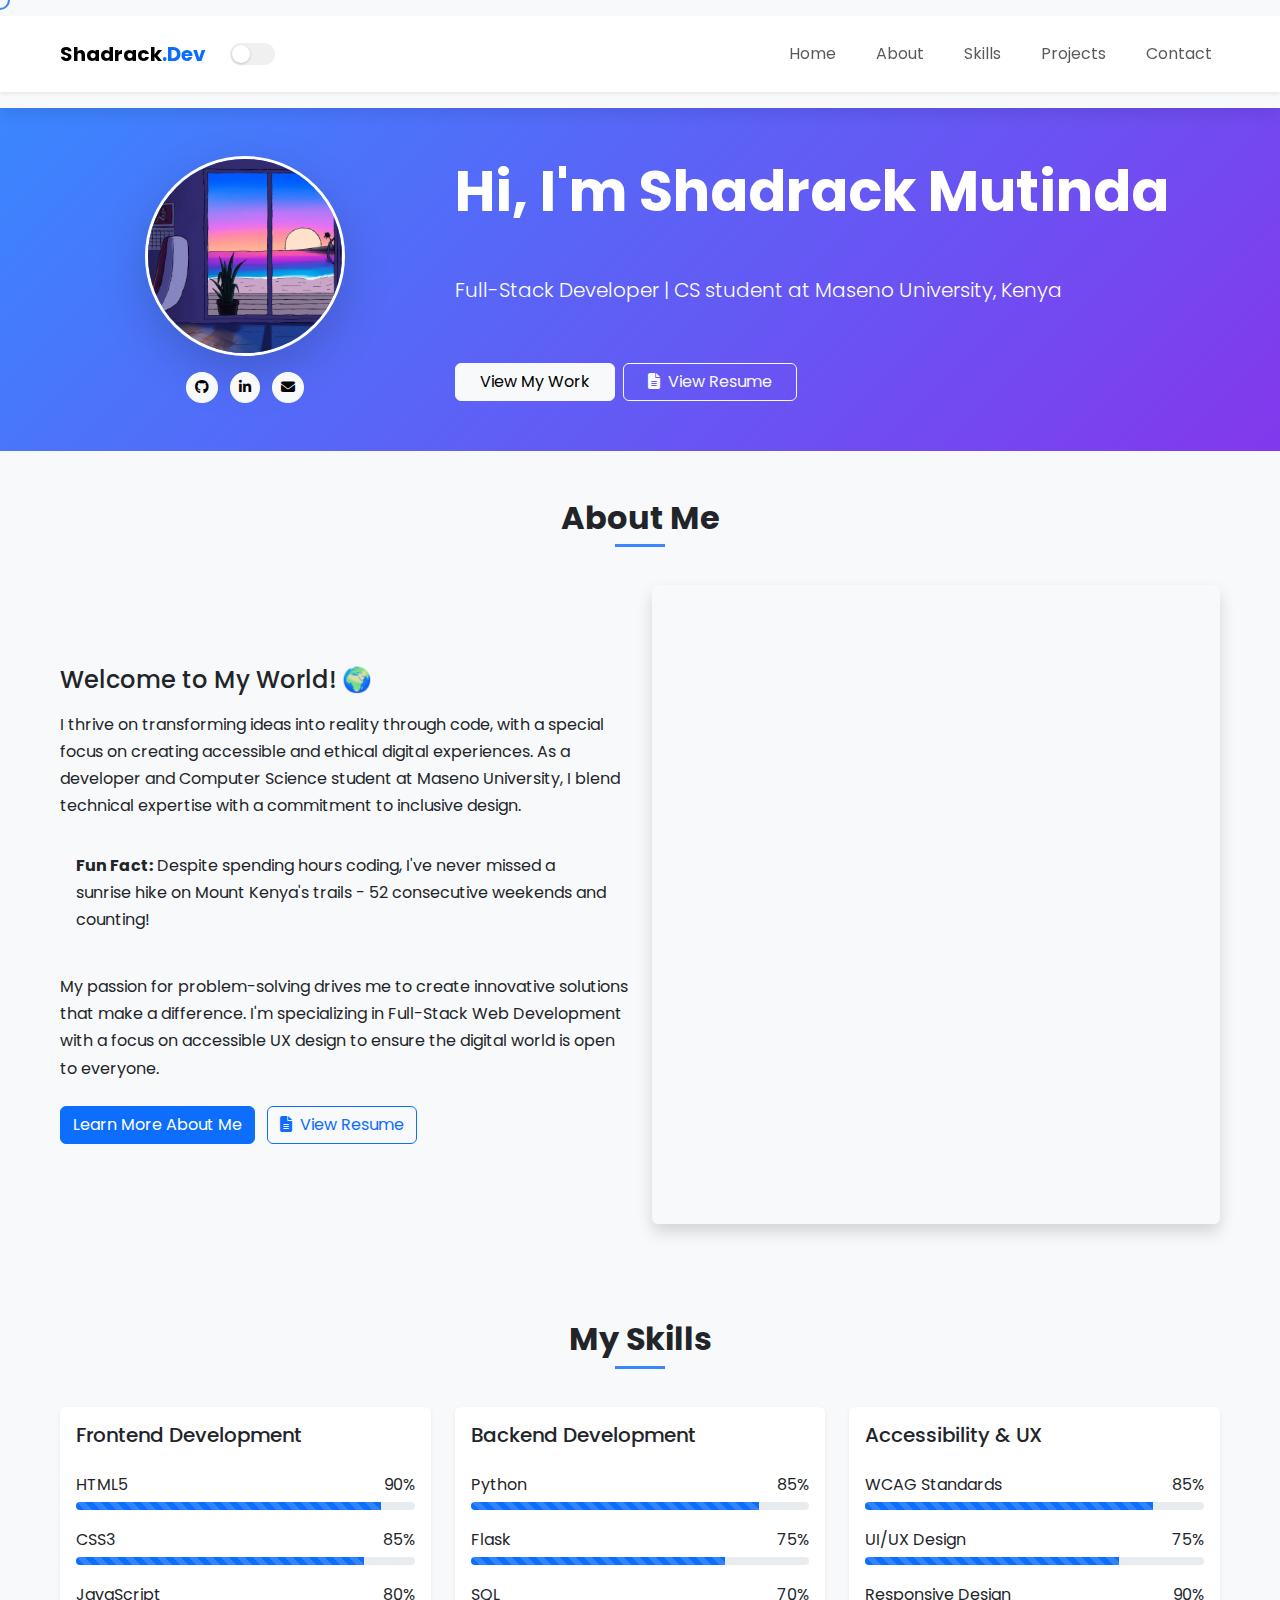
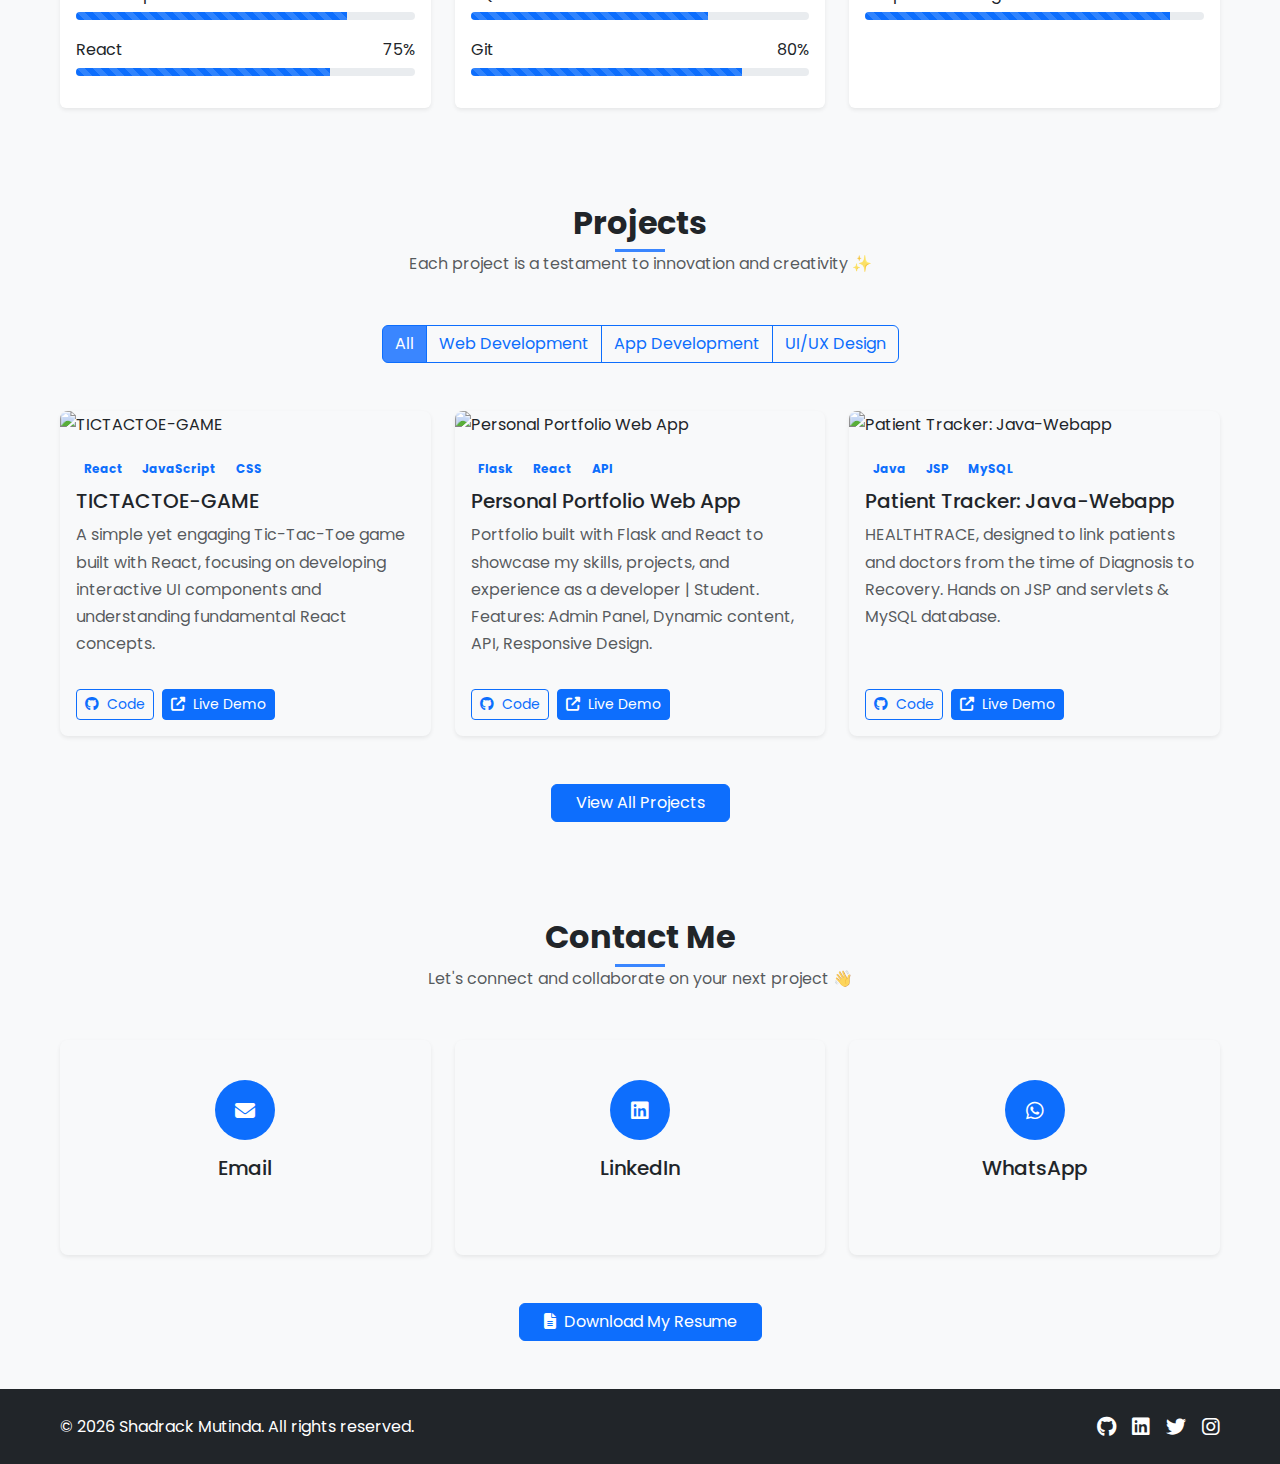
==== index.html @ 7fedb55c "Initial commit" ====
<!DOCTYPE html>
<html lang="en">
<head>
    <meta charset="UTF-8">
    <meta name="viewport" content="width=device-width, initial-scale=1.0">
    <title>Shadrack Mutinda - Portfolio</title>
    <!-- Bootstrap CSS -->
    <link href="https://cdn.jsdelivr.net/npm/bootstrap@5.3.0/dist/css/bootstrap.min.css" rel="stylesheet">
    <!-- Google Fonts -->
    <link rel="preconnect" href="https://fonts.googleapis.com">
    <link rel="preconnect" href="https://fonts.gstatic.com" crossorigin>
    <link href="https://fonts.googleapis.com/css2?family=Poppins:wght@300;400;500;600;700&display=swap" rel="stylesheet">
    <!-- Font Awesome -->
    <link rel="stylesheet" href="https://cdnjs.cloudflare.com/ajax/libs/font-awesome/6.4.0/css/all.min.css">
    <!-- Custom CSS -->
    <link rel="stylesheet" href="css/style.css">
</head>
<body>
    <!-- Custom cursor -->
    <div class="custom-cursor"></div>

    <!-- Header Component -->
    <app-header></app-header>

    <!-- Hero Section -->
    <section id="home" class="hero bg-primary text-white py-5">
        <div class="container">
            <div class="row align-items-center">
                <div class="col-lg-4 text-center mb-4 mb-lg-0">
                    <img src="assets/images/profile-photo.jpg" alt="Shadrack Mutinda" class="profile-img rounded-circle shadow-lg">
                    <div class="social-links mt-3">
                        <a href="https://github.com/yourusername" target="_blank" class="btn btn-light btn-sm rounded-circle me-2" title="GitHub">
                            <i class="fab fa-github"></i>
                        </a>
                        <a href="https://www.linkedin.com/in/shadrack-mutinda/" target="_blank" class="btn btn-light btn-sm rounded-circle me-2" title="LinkedIn">
                            <i class="fab fa-linkedin-in"></i>
                        </a>
                        <a href="mailto:mutinda.shadrack20@gmail.com" class="btn btn-light btn-sm rounded-circle" title="Email">
                            <i class="fas fa-envelope"></i>
                        </a>
                    </div>
                </div>
                <div class="col-lg-8">
                    <div class="hero-content fade-in">
                        <h1 class="display-4 fw-bold mb-3">Hi, I'm Shadrack Mutinda</h1>
                        <p class="lead mb-4">Full-Stack Developer | CS student at Maseno University, Kenya</p>
                        <div class="d-flex flex-wrap gap-2">
                            <a href="#projects" class="btn btn-light px-4">View My Work</a>
                            <a href="https://docs.google.com/document/d/your-resume-id/edit" target="_blank" class="btn btn-outline-light px-4">
                                <i class="fas fa-file-alt me-2"></i>View Resume
                            </a>
                        </div>
                    </div>
                </div>
            </div>
        </div>
    </section>

    <!-- About Section -->
    <section id="about" class="py-5">
        <div class="container">
            <h2 class="section-title text-center mb-5">About Me</h2>
            <div class="row align-items-center">
                <div class="col-lg-6 mb-4 mb-lg-0">
                    <div class="about-text slide-in-left">
                        <h3 class="h4 mb-3">Welcome to My World! 🌍</h3>
                        <p>I thrive on transforming ideas into reality through code, with a special focus on creating accessible and ethical digital experiences. As a developer and Computer Science student at Maseno University, I blend technical expertise with a commitment to inclusive design.</p>
                        
                        <div class="card bg-light p-3 mb-4 border-0">
                            <p class="mb-0"><strong>Fun Fact:</strong> Despite spending hours coding, I've never missed a sunrise hike on Mount Kenya's trails - 52 consecutive weekends and counting!</p>
                        </div>
                        
                        <p>My passion for problem-solving drives me to create innovative solutions that make a difference. I'm specializing in Full-Stack Web Development with a focus on accessible UX design to ensure the digital world is open to everyone.</p>
                        
                        <div class="mt-4">
                            <a href="pages/about.html" class="btn btn-primary me-2">Learn More About Me</a>
                            <a href="https://docs.google.com/document/d/your-resume-id/edit" target="_blank" class="btn btn-outline-primary">
                                <i class="fas fa-file-alt me-2"></i>View Resume
                            </a>
                        </div>
                    </div>
                </div>
                <div class="col-lg-6">
                    <div class="about-video slide-in-right ratio ratio-16x9 shadow rounded">
                        <iframe src="https://www.youtube.com/embed/VIDEO_ID" title="Shadrack Mutinda - Elevator Pitch" allowfullscreen></iframe>
                    </div>
                </div>
            </div>
        </div>
    </section>

    <!-- Skills Section -->
    <section id="skills" class="py-5 bg-light">
        <div class="container">
            <h2 class="section-title text-center mb-5">My Skills</h2>
            <div class="row g-4">
                <div class="col-md-4">
                    <div class="card border-0 shadow-sm h-100">
                        <div class="card-body">
                            <h3 class="h5 mb-4">Frontend Development</h3>
                            
                            <skill-progress skill="HTML5" percentage="90"></skill-progress>
                            <skill-progress skill="CSS3" percentage="85"></skill-progress>
                            <skill-progress skill="JavaScript" percentage="80"></skill-progress>
                            <skill-progress skill="React" percentage="75"></skill-progress>
                        </div>
                    </div>
                </div>
                
                <div class="col-md-4">
                    <div class="card border-0 shadow-sm h-100">
                        <div class="card-body">
                            <h3 class="h5 mb-4">Backend Development</h3>
                            
                            <skill-progress skill="Python" percentage="85"></skill-progress>
                            <skill-progress skill="Flask" percentage="75"></skill-progress>
                            <skill-progress skill="SQL" percentage="70"></skill-progress>
                            <skill-progress skill="Git" percentage="80"></skill-progress>
                        </div>
                    </div>
                </div>
                
                <div class="col-md-4">
                    <div class="card border-0 shadow-sm h-100">
                        <div class="card-body">
                            <h3 class="h5 mb-4">Accessibility & UX</h3>
                            
                            <skill-progress skill="WCAG Standards" percentage="85"></skill-progress>
                            <skill-progress skill="UI/UX Design" percentage="75"></skill-progress>
                            <skill-progress skill="Responsive Design" percentage="90"></skill-progress>
                        </div>
                    </div>
                </div>
            </div>
        </div>
    </section>

    <!-- Projects Section -->
    <section id="projects" class="py-5">
        <div class="container">
            <h2 class="section-title text-center mb-2">Projects</h2>
            <p class="text-center text-muted mb-5">Each project is a testament to innovation and creativity ✨</p>
            
            <project-filter></project-filter>
            
            <div class="row g-4 mt-2" id="projects-grid">
                <div class="col-md-6 col-lg-4 project-item web">
                    <project-card 
                        image="https://via.placeholder.com/400x250"
                        title="TICTACTOE-GAME"
                        description="A simple yet engaging Tic-Tac-Toe game built with React, focusing on developing interactive UI components and understanding fundamental React concepts."
                        tags="React,JavaScript,CSS"
                        github="#"
                        demo="#"
                    ></project-card>
                </div>
                
                <div class="col-md-6 col-lg-4 project-item web app">
                    <project-card 
                        image="https://via.placeholder.com/400x250"
                        title="Personal Portfolio Web App"
                        description="Portfolio built with Flask and React to showcase my skills, projects, and experience as a developer | Student. Features: Admin Panel, Dynamic content, API, Responsive Design."
                        tags="Flask,React,API"
                        github="#"
                        demo="#"
                    ></project-card>
                </div>
                
                <div class="col-md-6 col-lg-4 project-item app">
                    <project-card 
                        image="https://via.placeholder.com/400x250"
                        title="Patient Tracker: Java-Webapp"
                        description="HEALTHTRACE, designed to link patients and doctors from the time of Diagnosis to Recovery. Hands on JSP and servlets & MySQL database."
                        tags="Java,JSP,MySQL"
                        github="#"
                        demo="#"
                    ></project-card>
                </div>
            </div>
            
            <div class="text-center mt-5">
                <a href="pages/projects.html" class="btn btn-primary px-4">View All Projects</a>
            </div>
        </div>
    </section>

    <!-- Contact Section -->
    <section id="contact" class="py-5 bg-light">
        <div class="container">
            <h2 class="section-title text-center mb-2">Contact Me</h2>
            <p class="text-center text-muted mb-5">Let's connect and collaborate on your next project 👋</p>
            
            <div class="row g-4 justify-content-center">
                <div class="col-md-4">
                    <contact-card 
                        icon="fas fa-envelope"
                        title="Email"
                        link="mailto:mutinda.shadrack20@gmail.com"
                        text="mutinda.shadrack20@gmail.com"
                    ></contact-card>
                </div>
                
                <div class="col-md-4">
                    <contact-card 
                        icon="fab fa-linkedin"
                        title="LinkedIn"
                        link="https://www.linkedin.com/in/shadrack-mutinda/"
                        text="Connect with me"
                    ></contact-card>
                </div>
                
                <div class="col-md-4">
                    <contact-card 
                        icon="fab fa-whatsapp"
                        title="WhatsApp"
                        link="https://wa.me/254793311239"
                        text="+254 793 311 239"
                    ></contact-card>
                </div>
            </div>
            
            <div class="text-center mt-5">
                <a href="https://docs.google.com/document/d/your-resume-id/edit" target="_blank" class="btn btn-primary px-4">
                    <i class="fas fa-file-alt me-2"></i>Download My Resume
                </a>
            </div>
        </div>
    </section>

    <!-- Footer Component -->
    <app-footer></app-footer>

    <!-- Scripts -->
    <script src="https://cdn.jsdelivr.net/npm/bootstrap@5.3.0/dist/js/bootstrap.bundle.min.js"></script>
    <script src="components/header.js"></script>
    <script src="components/footer.js"></script>
    <script src="components/skill-progress.js"></script>
    <script src="components/project-filter.js"></script>
    <script src="components/project-card.js"></script>
    <script src="components/contact-card.js"></script>
    <script src="js/main.js"></script>
</body>
</html>
---- css/style.css ----
:root {
    /* Light theme colors */
    --primary-color: #3a86ff;
    --secondary-color: #8338ec;
    --accent-color: #ff006e;
    --dark-color: #212529;
    --light-color: #f8f9fa;
    --gray-color: #6c757d;
    
    /* Additional colors */
    --success-color: #28a745;
    --info-color: #17a2b8;
    --warning-color: #ffc107;
    
    /* Shadows and effects */
    --transition: all 0.3s ease;
    --box-shadow: 0 5px 15px rgba(0, 0, 0, 0.1);
    --border-radius: 8px;
    
    /* Custom properties */
    --header-height: 80px;
    --section-padding: 5rem 0;
}

/* Dark theme variables */
.dark-theme {
    --primary-color: #4d9fff;
    --secondary-color: #9d67ff;
    --accent-color: #ff4b93;
    --dark-color: #f8f9fa;
    --light-color: #212529;
    --gray-color: #adb5bd;
    --box-shadow: 0 5px 15px rgba(0, 0, 0, 0.5);

    /* Bootstrap overrides */
    --bs-body-bg: #212529;
    --bs-body-color: #f8f9fa;
    --bs-primary: #4d9fff;
    --bs-primary-rgb: 77, 159, 255;
}

* {
    margin: 0;
    padding: 0;
    box-sizing: border-box;
}

body {
    font-family: 'Poppins', sans-serif;
    line-height: 1.7;
    color: var(--dark-color);
    background-color: var(--light-color);
    overflow-x: hidden;
    min-height: 100vh;
    display: flex;
    flex-direction: column;
}

a {
    text-decoration: none;
    color: var(--primary-color);
    transition: var(--transition);
}

a:hover {
    color: var(--secondary-color);
}

ul {
    list-style: none;
}

img {
    max-width: 100%;
    height: auto;
}

.container {
    max-width: 1200px;
    margin: 0 auto;
    padding: 0 20px;
}

/* Clean, simple header with proper proportions */
header {
    padding: 1rem 0;
    background: var(--light-color);
    box-shadow: var(--box-shadow);
    position: sticky;
    top: 0;
    z-index: 1000;
}

header .container {
    display: flex;
    justify-content: space-between;
    align-items: center;
}

.logo h1 {
    font-size: 1.5rem;
    font-weight: 700;
    color: var(--primary-color);
}

.logo span {
    color: var(--secondary-color);
}

.header-right {
    display: flex;
    align-items: center;
    gap: 1rem;
}

nav ul {
    display: flex;
    gap: 1.5rem;
}

nav a {
    color: var(--dark-color);
    font-weight: 500;
    position: relative;
    font-size: 0.95rem;
}

nav a::after {
    content: '';
    position: absolute;
    bottom: -3px;
    left: 0;
    width: 0;
    height: 2px;
    background: var(--primary-color);
    transition: var(--transition);
}

nav a:hover::after {
    width: 100%;
}

/* More balanced hero section */
.hero {
    padding: 5rem 0;
    background: linear-gradient(135deg, var(--primary-color) 0%, var(--secondary-color) 100%);
    color: var(--light-color);
    position: relative;
}

.hero-content {
    display: flex;
    flex-wrap: wrap;
    align-items: center;
    gap: 2rem;
    max-width: 1000px;
    margin: 0 auto;
}

.hero-profile {
    flex: 0 0 200px;
    text-align: center;
}

.hero-profile-img {
    width: 160px;
    height: 160px;
    border-radius: 50%;
    object-fit: cover;
    border: 3px solid var(--light-color);
    box-shadow: 0 10px 20px rgba(0, 0, 0, 0.2);
    margin-bottom: 1rem;
}

.hero-social-links {
    display: flex;
    justify-content: center;
    gap: 0.75rem;
    margin-top: 1rem;
}

.hero-social-links a {
    display: flex;
    align-items: center;
    justify-content: center;
    width: 35px;
    height: 35px;
    background: rgba(255, 255, 255, 0.2);
    border-radius: 50%;
    color: var(--light-color);
    font-size: 1rem;
    transition: all 0.3s ease;
}

.hero-social-links a:hover {
    background: var(--light-color);
    color: var(--primary-color);
    transform: translateY(-3px);
}

.hero-text {
    flex: 1;
    min-width: 300px;
}

.hero-text h1 {
    font-size: 2.8rem;
    margin-bottom: 1rem;
    line-height: 1.2;
}

.hero-text p {
    font-size: 1.1rem;
    margin-bottom: 1.5rem;
    opacity: 0.9;
}

.hero-actions {
    display: flex;
    gap: 1rem;
    flex-wrap: wrap;
}

/* Better proportioned project cards */
.projects-grid {
    display: grid;
    grid-template-columns: repeat(auto-fill, minmax(300px, 1fr));
    gap: 2rem;
}

.project-card {
    background: var(--light-color);
    border-radius: var(--border-radius);
    overflow: hidden;
    box-shadow: var(--box-shadow);
    transition: transform 0.3s ease, box-shadow 0.3s ease;
    height: 100%;
    display: flex;
    flex-direction: column;
}

.project-card:hover {
    transform: translateY(-8px);
    box-shadow: 0 12px 20px rgba(0, 0, 0, 0.12);
}

.project-img {
    position: relative;
    overflow: hidden;
    height: 180px;
}

.project-img img {
    width: 100%;
    height: 100%;
    object-fit: cover;
    transition: transform 0.5s ease;
}

.project-card:hover .project-img img {
    transform: scale(1.05);
}

.project-content {
    padding: 1.5rem;
    flex-grow: 1;
    display: flex;
    flex-direction: column;
}

.project-tags {
    display: flex;
    flex-wrap: wrap;
    gap: 0.5rem;
    margin-bottom: 0.75rem;
}

.project-tag {
    background: rgba(58, 134, 255, 0.1);
    color: var(--primary-color);
    padding: 0.25rem 0.6rem;
    border-radius: 30px;
    font-size: 0.75rem;
    font-weight: 500;
}

.project-content h3 {
    margin-bottom: 0.75rem;
    color: var(--dark-color);
    font-size: 1.3rem;
}

.project-content p {
    color: var(--gray-color);
    margin-bottom: 1.25rem;
    font-size: 0.9rem;
    flex-grow: 1;
}

.project-links {
    display: flex;
    gap: 1rem;
    margin-top: auto;
}

.project-link {
    display: inline-flex;
    align-items: center;
    gap: 0.3rem;
    color: var(--primary-color);
    font-weight: 500;
    transition: var(--transition);
    font-size: 0.9rem;
}

.project-link:hover {
    color: var(--secondary-color);
}

/* Simpler contact section */
.contact-grid {
    display: grid;
    grid-template-columns: repeat(auto-fit, minmax(250px, 1fr));
    gap: 2rem;
    margin-top: 2rem;
}

.contact-card {
    background: rgba(255, 255, 255, 0.1);
    padding: 1.5rem;
    border-radius: var(--border-radius);
    text-align: center;
    transition: transform 0.3s ease;
}

.contact-card:hover {
    transform: translateY(-5px);
}

.contact-card-icon {
    width: 60px;
    height: 60px;
    background: var(--primary-color);
    border-radius: 50%;
    display: flex;
    align-items: center;
    justify-content: center;
    margin: 0 auto 1.25rem;
    font-size: 1.5rem;
}

.contact-card h3 {
    margin-bottom: 0.75rem;
    font-size: 1.1rem;
}

.contact-card p, .contact-card a {
    color: var(--light-color);
    opacity: 0.9;
    font-size: 0.9rem;
}

.contact-card a:hover {
    color: var(--accent-color);
    opacity: 1;
}

/* Video Container in About Section */
.about-video {
    border-radius: var(--border-radius);
    overflow: hidden;
    box-shadow: var(--box-shadow);
    position: relative;
    padding-top: 56.25%; /* For 16:9 aspect ratio */
}

.about-video iframe {
    position: absolute;
    top: 0;
    left: 0;
    width: 100%;
    height: 100%;
    border: none;
}

/* Adjust media queries for new layout */
@media (max-width: 992px) {
    .hero-content {
        grid-template-columns: 1fr;
        text-align: center;
        gap: 2rem;
    }
    
    .hero-actions {
        justify-content: center;
    }
    
    .hero-profile-img {
        width: 180px;
        height: 180px;
    }
}

@media (max-width: 768px) {
    .hero {
        padding: 5rem 0 4rem;
    }
    
    .hero-text h1 {
        font-size: 2.8rem;
    }
    
    .projects-grid {
        grid-template-columns: 1fr;
    }
}

@media (max-width: 576px) {
    .hero-text h1 {
        font-size: 2.2rem;
    }
    
    .hero-profile-img {
        width: 150px;
        height: 150px;
    }
    
    .contact-grid {
        grid-template-columns: 1fr;
    }
}

/* Bootstrap-specific styling */
.dark-theme .navbar {
    background-color: #2d3339 !important;
}

.dark-theme .navbar-light .navbar-brand,
.dark-theme .navbar-light .navbar-nav .nav-link {
    color: #f8f9fa;
}

.dark-theme .card {
    background-color: #2d3339;
    color: #f8f9fa;
}

.dark-theme .bg-light {
    background-color: #343a40 !important;
}

.dark-theme .text-dark {
    color: #f8f9fa !important;
}

.dark-theme .text-muted {
    color: #adb5bd !important;
}

/* Section title styling */
.section-title {
    position: relative;
    font-weight: 700;
    margin-bottom: 2rem;
}

.section-title::after {
    content: '';
    position: absolute;
    bottom: -10px;
    left: 50%;
    transform: translateX(-50%);
    width: 50px;
    height: 3px;
    background-color: var(--primary-color);
}

/* Dark mode toggle */
.dark-mode-toggle {
    width: 45px;
    height: 22px;
    background: #f0f0f0;
    border-radius: 30px;
    position: relative;
    cursor: pointer;
    transition: var(--transition);
}

.dark-theme .dark-mode-toggle {
    background: #666;
}

.toggle-ball {
    width: 18px;
    height: 18px;
    background: #fff;
    border-radius: 50%;
    position: absolute;
    top: 2px;
    left: 2px;
    transition: var(--transition);
    box-shadow: 0 1px 3px rgba(0, 0, 0, 0.2);
}

.dark-theme .toggle-ball {
    left: 25px;
    background: #ddd;
}

/* Custom cursor */
.custom-cursor {
    position: fixed;
    width: 20px;
    height: 20px;
    border: 2px solid var(--primary-color);
    border-radius: 50%;
    pointer-events: none;
    transform: translate(-50%, -50%);
    z-index: 9999;
    transition: transform 0.1s ease;
    display: none;
}

.cursor-grow {
    transform: translate(-50%, -50%) scale(1.5);
    background: rgba(58, 134, 255, 0.1);
    border-width: 1px;
}

@media (min-width: 992px) {
    .custom-cursor {
        display: block;
    }
}

/* Profile image */
.profile-img {
    width: 200px;
    height: 200px;
    object-fit: cover;
    border: 3px solid white;
}

/* Animations */
.fade-in {
    opacity: 0;
    transform: translateY(20px);
    transition: opacity 0.8s ease, transform 0.8s ease;
}

.slide-in-left {
    opacity: 0;
    transform: translateX(-50px);
    transition: opacity 0.8s ease, transform 0.8s ease;
}

.slide-in-right {
    opacity: 0;
    transform: translateX(50px);
    transition: opacity 0.8s ease, transform 0.8s ease;
}

.appear {
    opacity: 1;
    transform: translate(0);
}

/* Contact card styling */
.icon-circle {
    width: 60px;
    height: 60px;
    border-radius: 50%;
    display: flex;
    align-items: center;
    justify-content: center;
}

.contact-card {
    transition: transform 0.3s ease;
}

.contact-card:hover {
    transform: translateY(-5px);
}

/* Project card styling */
.project-card {
    transition: transform 0.3s ease;
}

.project-card:hover {
    transform: translateY(-5px);
}

/* Project filter */
.project-filter .btn.active {
    background-color: var(--primary-color);
    color: white;
}
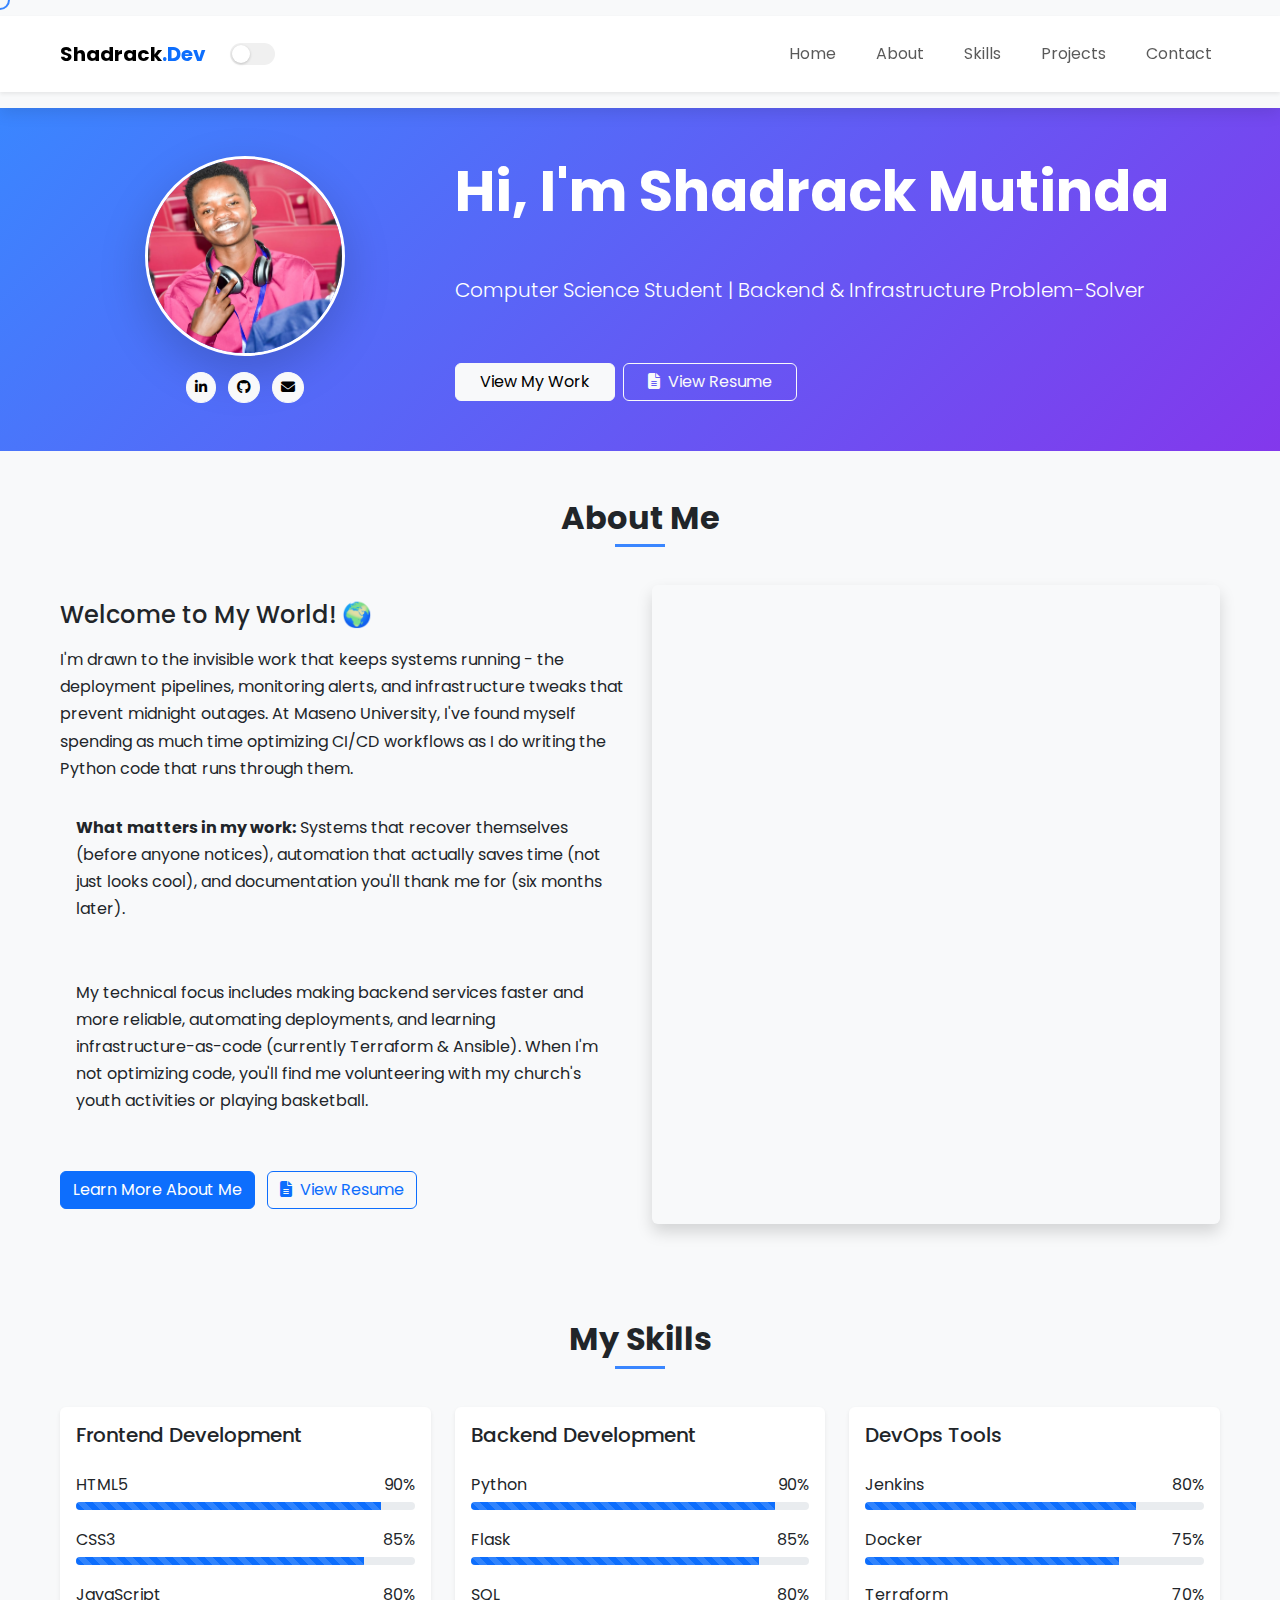
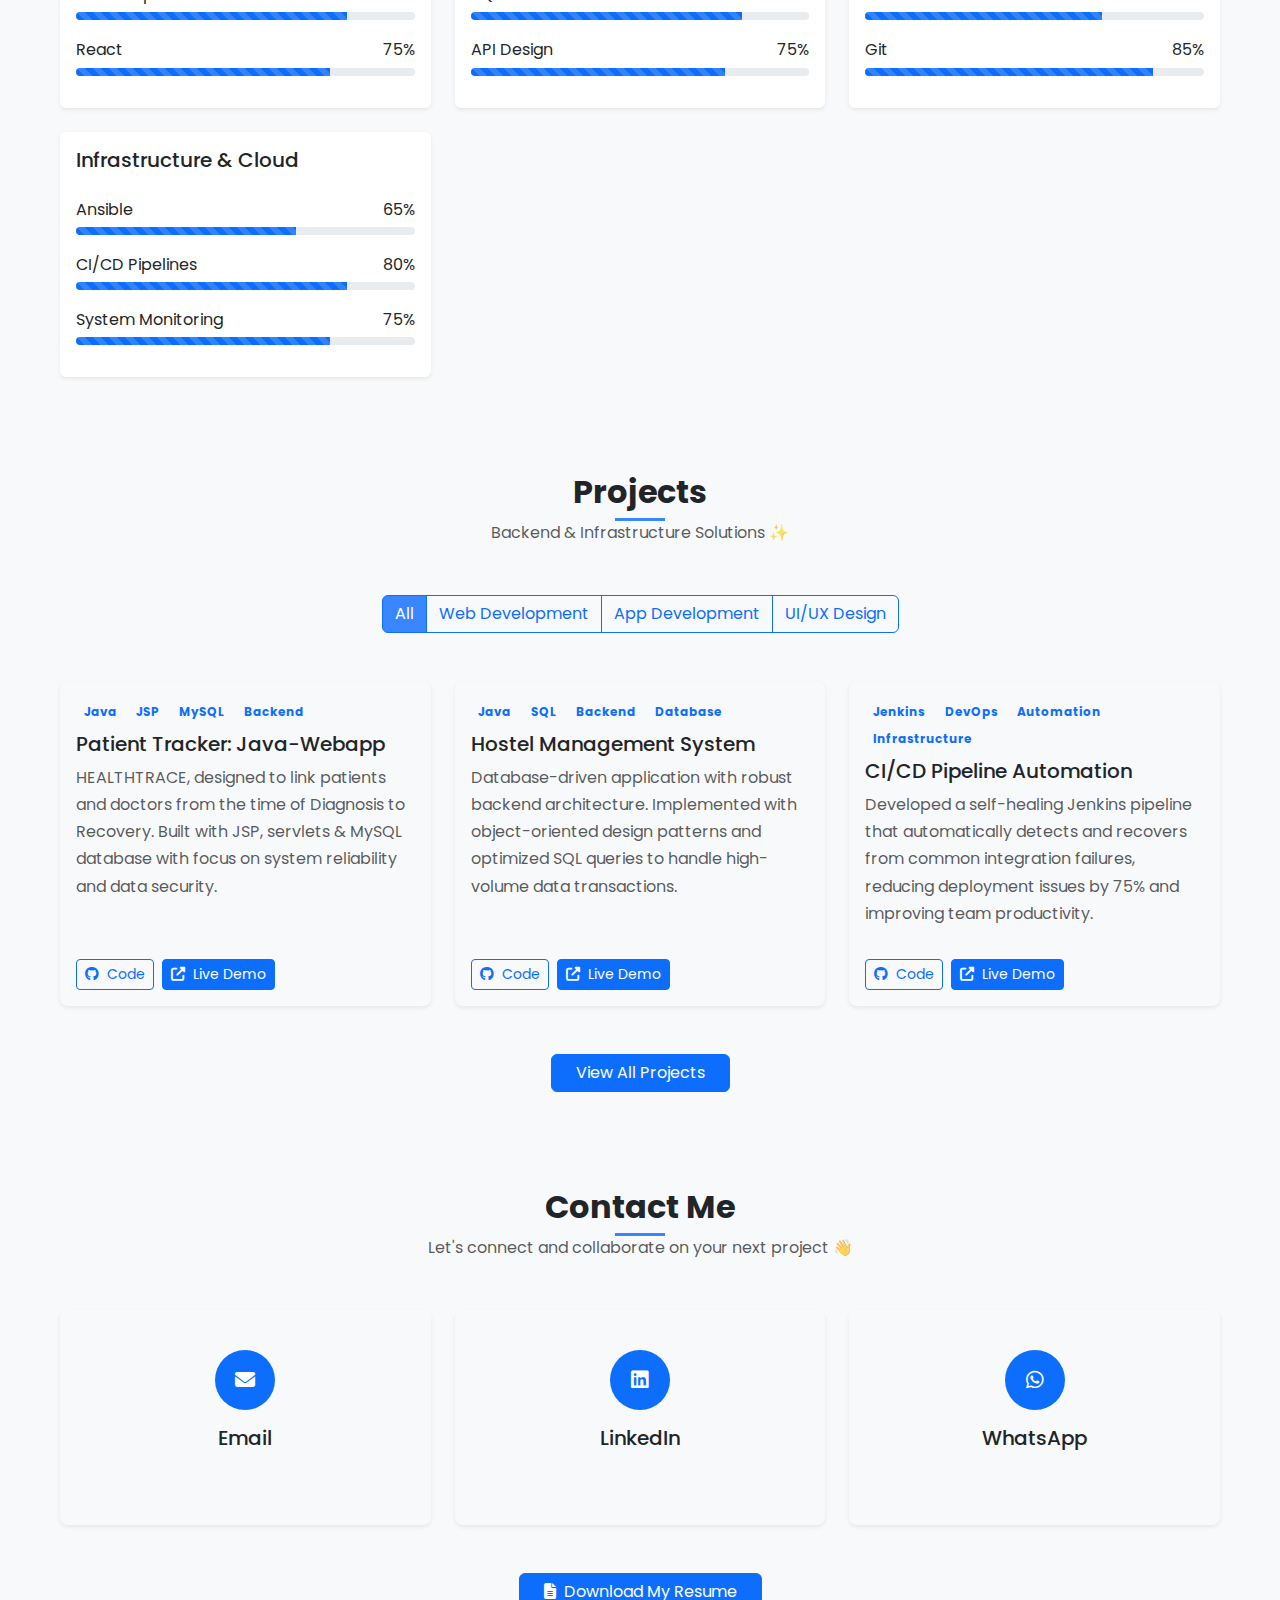
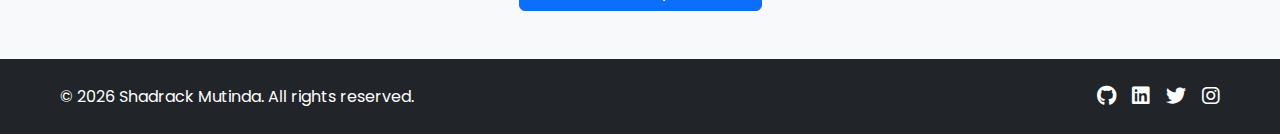
==== commit f541f8fb: "edit" ====
--- a/index.html
+++ b/index.html
@@ -4,6 +4,8 @@
     <meta charset="UTF-8">
     <meta name="viewport" content="width=device-width, initial-scale=1.0">
     <title>Shadrack Mutinda - Portfolio</title>
+    <!-- Favicon - Emoji -->
+    <link rel="icon" href="data:image/svg+xml,<svg xmlns=%22http://www.w3.org/2000/svg%22 viewBox=%220 0 100 100%22><text y=%22.9em%22 font-size=%2290%22>👨‍💻</text></svg>">
     <!-- Bootstrap CSS -->
     <link href="https://cdn.jsdelivr.net/npm/bootstrap@5.3.0/dist/css/bootstrap.min.css" rel="stylesheet">
     <!-- Google Fonts -->
@@ -29,11 +31,11 @@
                 <div class="col-lg-4 text-center mb-4 mb-lg-0">
                     <img src="assets/images/profile-photo.jpg" alt="Shadrack Mutinda" class="profile-img rounded-circle shadow-lg">
                     <div class="social-links mt-3">
-                        <a href="https://github.com/yourusername" target="_blank" class="btn btn-light btn-sm rounded-circle me-2" title="GitHub">
-                            <i class="fab fa-github"></i>
-                        </a>
                         <a href="https://www.linkedin.com/in/shadrack-mutinda/" target="_blank" class="btn btn-light btn-sm rounded-circle me-2" title="LinkedIn">
                             <i class="fab fa-linkedin-in"></i>
+                        </a>
+                        <a href="https://github.com/ShadrackMwema" target="_blank" class="btn btn-light btn-sm rounded-circle me-2" title="GitHub">
+                            <i class="fab fa-github"></i>
                         </a>
                         <a href="mailto:mutinda.shadrack20@gmail.com" class="btn btn-light btn-sm rounded-circle" title="Email">
                             <i class="fas fa-envelope"></i>
@@ -43,10 +45,10 @@
                 <div class="col-lg-8">
                     <div class="hero-content fade-in">
                         <h1 class="display-4 fw-bold mb-3">Hi, I'm Shadrack Mutinda</h1>
-                        <p class="lead mb-4">Full-Stack Developer | CS student at Maseno University, Kenya</p>
+                        <p class="lead mb-4">Computer Science Student | Backend & Infrastructure Problem-Solver</p>
                         <div class="d-flex flex-wrap gap-2">
                             <a href="#projects" class="btn btn-light px-4">View My Work</a>
-                            <a href="https://docs.google.com/document/d/your-resume-id/edit" target="_blank" class="btn btn-outline-light px-4">
+                            <a href="https://docs.google.com/document/d/1I3Jw7DpcsjuSYFY5VDDUag82zw78I-s2/edit?usp=sharing&ouid=114952727050584452630&rtpof=true&sd=true" target="_blank" class="btn btn-outline-light px-4">
                                 <i class="fas fa-file-alt me-2"></i>View Resume
                             </a>
                         </div>
@@ -64,17 +66,16 @@
                 <div class="col-lg-6 mb-4 mb-lg-0">
                     <div class="about-text slide-in-left">
                         <h3 class="h4 mb-3">Welcome to My World! 🌍</h3>
-                        <p>I thrive on transforming ideas into reality through code, with a special focus on creating accessible and ethical digital experiences. As a developer and Computer Science student at Maseno University, I blend technical expertise with a commitment to inclusive design.</p>
-                        
+                        <p>I'm drawn to the invisible work that keeps systems running - the deployment pipelines, monitoring alerts, and infrastructure tweaks that prevent midnight outages. At Maseno University, I've found myself spending as much time optimizing CI/CD workflows as I do writing the Python code that runs through them.</p>
                         <div class="card bg-light p-3 mb-4 border-0">
-                            <p class="mb-0"><strong>Fun Fact:</strong> Despite spending hours coding, I've never missed a sunrise hike on Mount Kenya's trails - 52 consecutive weekends and counting!</p>
-                        </div>
-                        
-                        <p>My passion for problem-solving drives me to create innovative solutions that make a difference. I'm specializing in Full-Stack Web Development with a focus on accessible UX design to ensure the digital world is open to everyone.</p>
-                        
+                            <p class="mb-0"><strong>What matters in my work:</strong> Systems that recover themselves (before anyone notices), automation that actually saves time (not just looks cool), and documentation you'll thank me for (six months later).</p>
+                        </div>
+                        <div class="card bg-light p-3 mb-4 border-0">
+                            <p>My technical focus includes making backend services faster and more reliable, automating deployments, and learning infrastructure-as-code (currently Terraform & Ansible). When I'm not optimizing code, you'll find me volunteering with my church's youth activities or playing basketball.</p>
+                        </div>
                         <div class="mt-4">
                             <a href="pages/about.html" class="btn btn-primary me-2">Learn More About Me</a>
-                            <a href="https://docs.google.com/document/d/your-resume-id/edit" target="_blank" class="btn btn-outline-primary">
+                            <a href="https://docs.google.com/document/d/1I3Jw7DpcsjuSYFY5VDDUag82zw78I-s2/edit?usp=sharing&ouid=114952727050584452630&rtpof=true&sd=true" target="_blank" class="btn btn-outline-primary">
                                 <i class="fas fa-file-alt me-2"></i>View Resume
                             </a>
                         </div>
@@ -98,7 +99,6 @@
                     <div class="card border-0 shadow-sm h-100">
                         <div class="card-body">
                             <h3 class="h5 mb-4">Frontend Development</h3>
-                            
                             <skill-progress skill="HTML5" percentage="90"></skill-progress>
                             <skill-progress skill="CSS3" percentage="85"></skill-progress>
                             <skill-progress skill="JavaScript" percentage="80"></skill-progress>
@@ -106,28 +106,35 @@
                         </div>
                     </div>
                 </div>
-                
                 <div class="col-md-4">
                     <div class="card border-0 shadow-sm h-100">
                         <div class="card-body">
                             <h3 class="h5 mb-4">Backend Development</h3>
-                            
-                            <skill-progress skill="Python" percentage="85"></skill-progress>
-                            <skill-progress skill="Flask" percentage="75"></skill-progress>
-                            <skill-progress skill="SQL" percentage="70"></skill-progress>
-                            <skill-progress skill="Git" percentage="80"></skill-progress>
-                        </div>
-                    </div>
-                </div>
-                
-                <div class="col-md-4">
-                    <div class="card border-0 shadow-sm h-100">
-                        <div class="card-body">
-                            <h3 class="h5 mb-4">Accessibility & UX</h3>
-                            
-                            <skill-progress skill="WCAG Standards" percentage="85"></skill-progress>
-                            <skill-progress skill="UI/UX Design" percentage="75"></skill-progress>
-                            <skill-progress skill="Responsive Design" percentage="90"></skill-progress>
+                            <skill-progress skill="Python" percentage="90"></skill-progress>
+                            <skill-progress skill="Flask" percentage="85"></skill-progress>
+                            <skill-progress skill="SQL" percentage="80"></skill-progress>
+                            <skill-progress skill="API Design" percentage="75"></skill-progress>
+                        </div>
+                    </div>
+                </div>
+                <div class="col-md-4">
+                    <div class="card border-0 shadow-sm h-100">
+                        <div class="card-body">
+                            <h3 class="h5 mb-4">DevOps Tools</h3>
+                            <skill-progress skill="Jenkins" percentage="80"></skill-progress>
+                            <skill-progress skill="Docker" percentage="75"></skill-progress>
+                            <skill-progress skill="Terraform" percentage="70"></skill-progress>
+                            <skill-progress skill="Git" percentage="85"></skill-progress>
+                        </div>
+                    </div>
+                </div>
+                <div class="col-md-4">
+                    <div class="card border-0 shadow-sm h-100">
+                        <div class="card-body">
+                            <h3 class="h5 mb-4">Infrastructure & Cloud</h3>
+                            <skill-progress skill="Ansible" percentage="65"></skill-progress>
+                            <skill-progress skill="CI/CD Pipelines" percentage="80"></skill-progress>
+                            <skill-progress skill="System Monitoring" percentage="75"></skill-progress>
                         </div>
                     </div>
                 </div>
@@ -139,45 +146,37 @@
     <section id="projects" class="py-5">
         <div class="container">
             <h2 class="section-title text-center mb-2">Projects</h2>
-            <p class="text-center text-muted mb-5">Each project is a testament to innovation and creativity ✨</p>
-            
+            <p class="text-center text-muted mb-5">Backend & Infrastructure Solutions ✨</p>
             <project-filter></project-filter>
-            
             <div class="row g-4 mt-2" id="projects-grid">
-                <div class="col-md-6 col-lg-4 project-item web">
+                <div class="col-md-6 col-lg-4 project-item app">
                     <project-card 
-                        image="https://via.placeholder.com/400x250"
-                        title="TICTACTOE-GAME"
-                        description="A simple yet engaging Tic-Tac-Toe game built with React, focusing on developing interactive UI components and understanding fundamental React concepts."
-                        tags="React,JavaScript,CSS"
+                        title="Patient Tracker: Java-Webapp"
+                        description="HEALTHTRACE, designed to link patients and doctors from the time of Diagnosis to Recovery. Built with JSP, servlets & MySQL database with focus on system reliability and data security."
+                        tags="Java,JSP,MySQL,Backend"
                         github="#"
                         demo="#"
                     ></project-card>
                 </div>
-                
-                <div class="col-md-6 col-lg-4 project-item web app">
+                <div class="col-md-6 col-lg-4 project-item ui app">
                     <project-card 
-                        image="https://via.placeholder.com/400x250"
-                        title="Personal Portfolio Web App"
-                        description="Portfolio built with Flask and React to showcase my skills, projects, and experience as a developer | Student. Features: Admin Panel, Dynamic content, API, Responsive Design."
-                        tags="Flask,React,API"
+                        title="Hostel Management System"
+                        description="Database-driven application with robust backend architecture. Implemented with object-oriented design patterns and optimized SQL queries to handle high-volume data transactions."
+                        tags="Java,SQL,Backend,Database"
                         github="#"
                         demo="#"
                     ></project-card>
                 </div>
-                
-                <div class="col-md-6 col-lg-4 project-item app">
+                <div class="col-md-6 col-lg-4 project-item web">
                     <project-card 
-                        image="https://via.placeholder.com/400x250"
-                        title="Patient Tracker: Java-Webapp"
-                        description="HEALTHTRACE, designed to link patients and doctors from the time of Diagnosis to Recovery. Hands on JSP and servlets & MySQL database."
-                        tags="Java,JSP,MySQL"
+                        title="CI/CD Pipeline Automation"
+                        description="Developed a self-healing Jenkins pipeline that automatically detects and recovers from common integration failures, reducing deployment issues by 75% and improving team productivity."
+                        tags="Jenkins,DevOps,Automation,Infrastructure"
                         github="#"
                         demo="#"
                     ></project-card>
                 </div>
             </div>
-            
             <div class="text-center mt-5">
                 <a href="pages/projects.html" class="btn btn-primary px-4">View All Projects</a>
             </div>
@@ -189,7 +188,6 @@
         <div class="container">
             <h2 class="section-title text-center mb-2">Contact Me</h2>
             <p class="text-center text-muted mb-5">Let's connect and collaborate on your next project 👋</p>
-            
             <div class="row g-4 justify-content-center">
                 <div class="col-md-4">
                     <contact-card 
@@ -199,7 +197,6 @@
                         text="mutinda.shadrack20@gmail.com"
                     ></contact-card>
                 </div>
-                
                 <div class="col-md-4">
                     <contact-card 
                         icon="fab fa-linkedin"
@@ -208,7 +205,6 @@
                         text="Connect with me"
                     ></contact-card>
                 </div>
-                
                 <div class="col-md-4">
                     <contact-card 
                         icon="fab fa-whatsapp"
@@ -218,9 +214,8 @@
                     ></contact-card>
                 </div>
             </div>
-            
             <div class="text-center mt-5">
-                <a href="https://docs.google.com/document/d/your-resume-id/edit" target="_blank" class="btn btn-primary px-4">
+                <a href="https://docs.google.com/document/d/1I3Jw7DpcsjuSYFY5VDDUag82zw78I-s2/edit?usp=sharing&ouid=114952727050584452630&rtpof=true&sd=true" target="_blank" class="btn btn-primary px-4">
                     <i class="fas fa-file-alt me-2"></i>Download My Resume
                 </a>
             </div>
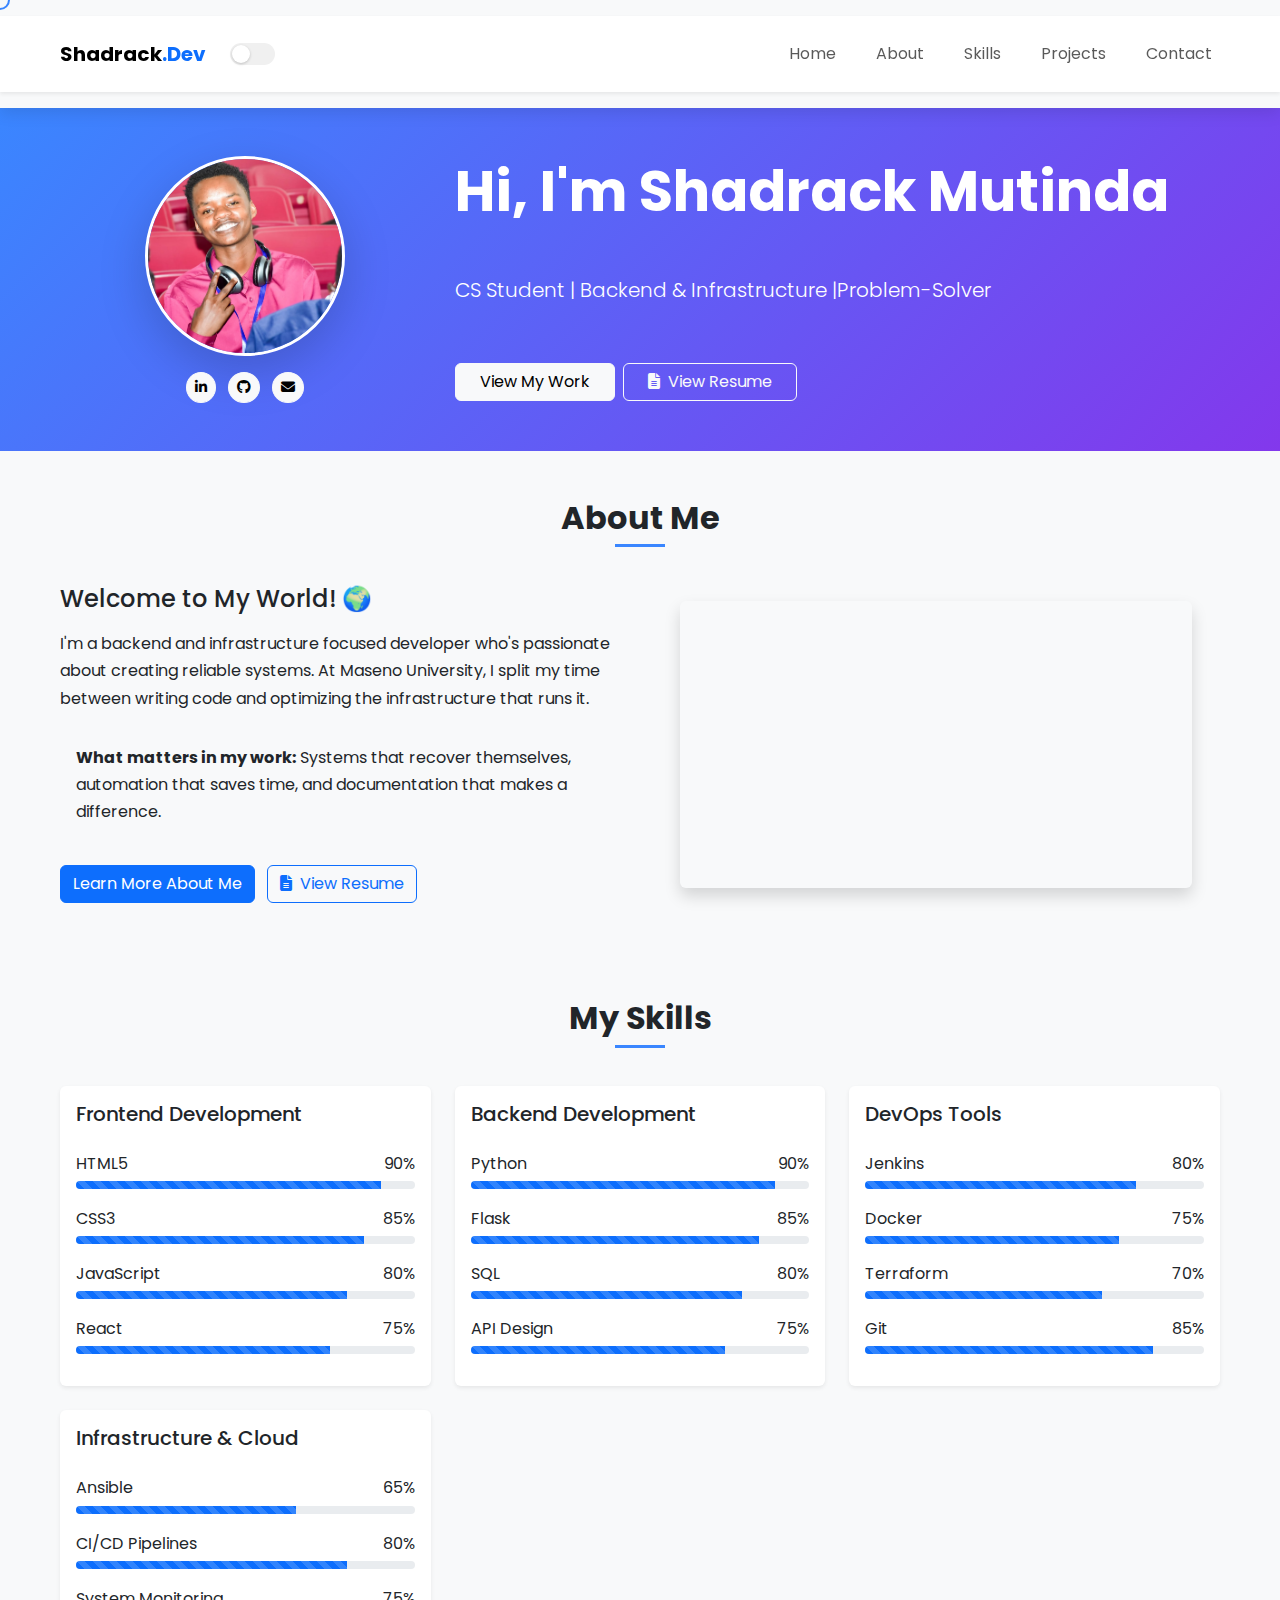
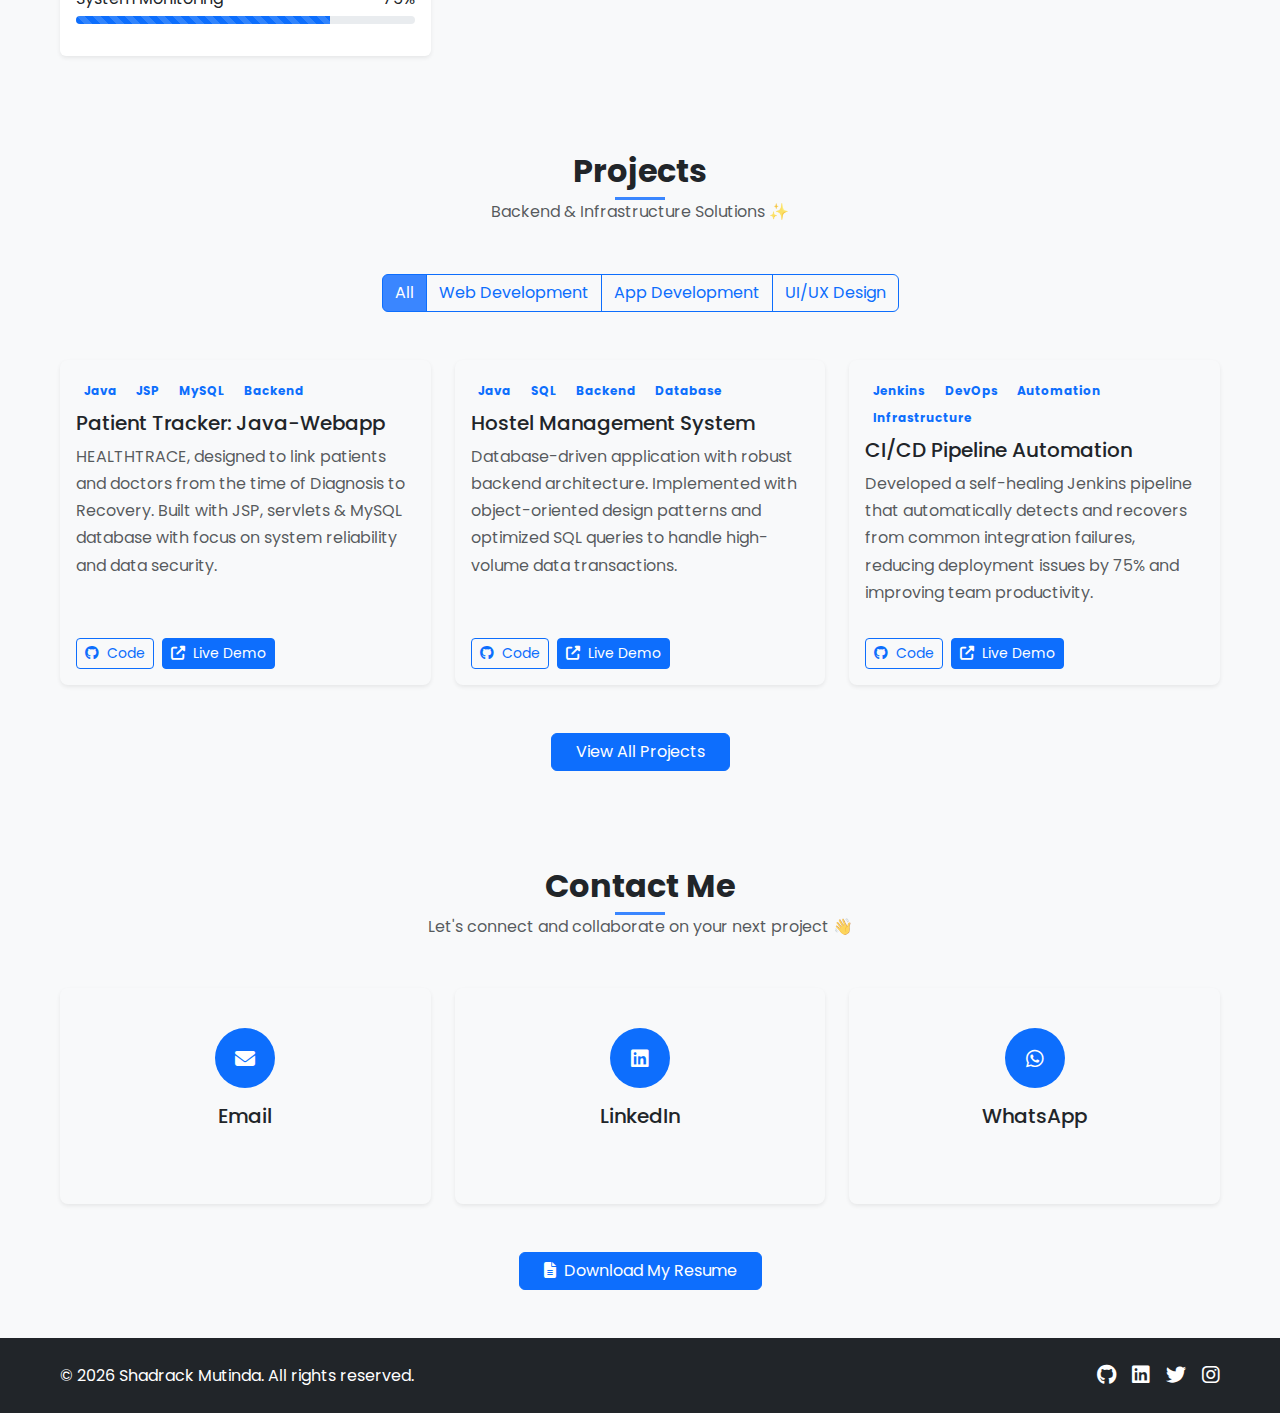
==== commit e76b24e6: "edits" ====
--- a/index.html
+++ b/index.html
@@ -45,7 +45,7 @@
                 <div class="col-lg-8">
                     <div class="hero-content fade-in">
                         <h1 class="display-4 fw-bold mb-3">Hi, I'm Shadrack Mutinda</h1>
-                        <p class="lead mb-4">Computer Science Student | Backend & Infrastructure Problem-Solver</p>
+                        <p class="lead mb-4">CS Student | Backend & Infrastructure |Problem-Solver</p>
                         <div class="d-flex flex-wrap gap-2">
                             <a href="#projects" class="btn btn-light px-4">View My Work</a>
                             <a href="https://docs.google.com/document/d/1I3Jw7DpcsjuSYFY5VDDUag82zw78I-s2/edit?usp=sharing&ouid=114952727050584452630&rtpof=true&sd=true" target="_blank" class="btn btn-outline-light px-4">
@@ -66,12 +66,9 @@
                 <div class="col-lg-6 mb-4 mb-lg-0">
                     <div class="about-text slide-in-left">
                         <h3 class="h4 mb-3">Welcome to My World! 🌍</h3>
-                        <p>I'm drawn to the invisible work that keeps systems running - the deployment pipelines, monitoring alerts, and infrastructure tweaks that prevent midnight outages. At Maseno University, I've found myself spending as much time optimizing CI/CD workflows as I do writing the Python code that runs through them.</p>
+                        <p>I'm a backend and infrastructure focused developer who's passionate about creating reliable systems. At Maseno University, I split my time between writing code and optimizing the infrastructure that runs it.</p>
                         <div class="card bg-light p-3 mb-4 border-0">
-                            <p class="mb-0"><strong>What matters in my work:</strong> Systems that recover themselves (before anyone notices), automation that actually saves time (not just looks cool), and documentation you'll thank me for (six months later).</p>
-                        </div>
-                        <div class="card bg-light p-3 mb-4 border-0">
-                            <p>My technical focus includes making backend services faster and more reliable, automating deployments, and learning infrastructure-as-code (currently Terraform & Ansible). When I'm not optimizing code, you'll find me volunteering with my church's youth activities or playing basketball.</p>
+                            <p class="mb-0"><strong>What matters in my work:</strong> Systems that recover themselves, automation that saves time, and documentation that makes a difference.</p>
                         </div>
                         <div class="mt-4">
                             <a href="pages/about.html" class="btn btn-primary me-2">Learn More About Me</a>
@@ -82,8 +79,8 @@
                     </div>
                 </div>
                 <div class="col-lg-6">
-                    <div class="about-video slide-in-right ratio ratio-16x9 shadow rounded">
-                        <iframe src="https://www.youtube.com/embed/VIDEO_ID" title="Shadrack Mutinda - Elevator Pitch" allowfullscreen></iframe>
+                    <div class="about-video slide-in-right compact-video shadow rounded">
+                        <iframe src="https://www.youtube.com/embed/7VPE-o47or0" title="Shadrack Mutinda - Elevator Pitch" allowfullscreen></iframe>
                     </div>
                 </div>
             </div>
--- a/css/style.css
+++ b/css/style.css
@@ -381,6 +381,13 @@
     width: 100%;
     height: 100%;
     border: none;
+}
+
+/* Compact video for homepage */
+.compact-video {
+    max-width: 90%;
+    margin: 0 auto;
+    padding-top: 50.625%; /* Reduced height while maintaining 16:9 ratio */
 }
 
 /* Adjust media queries for new layout */
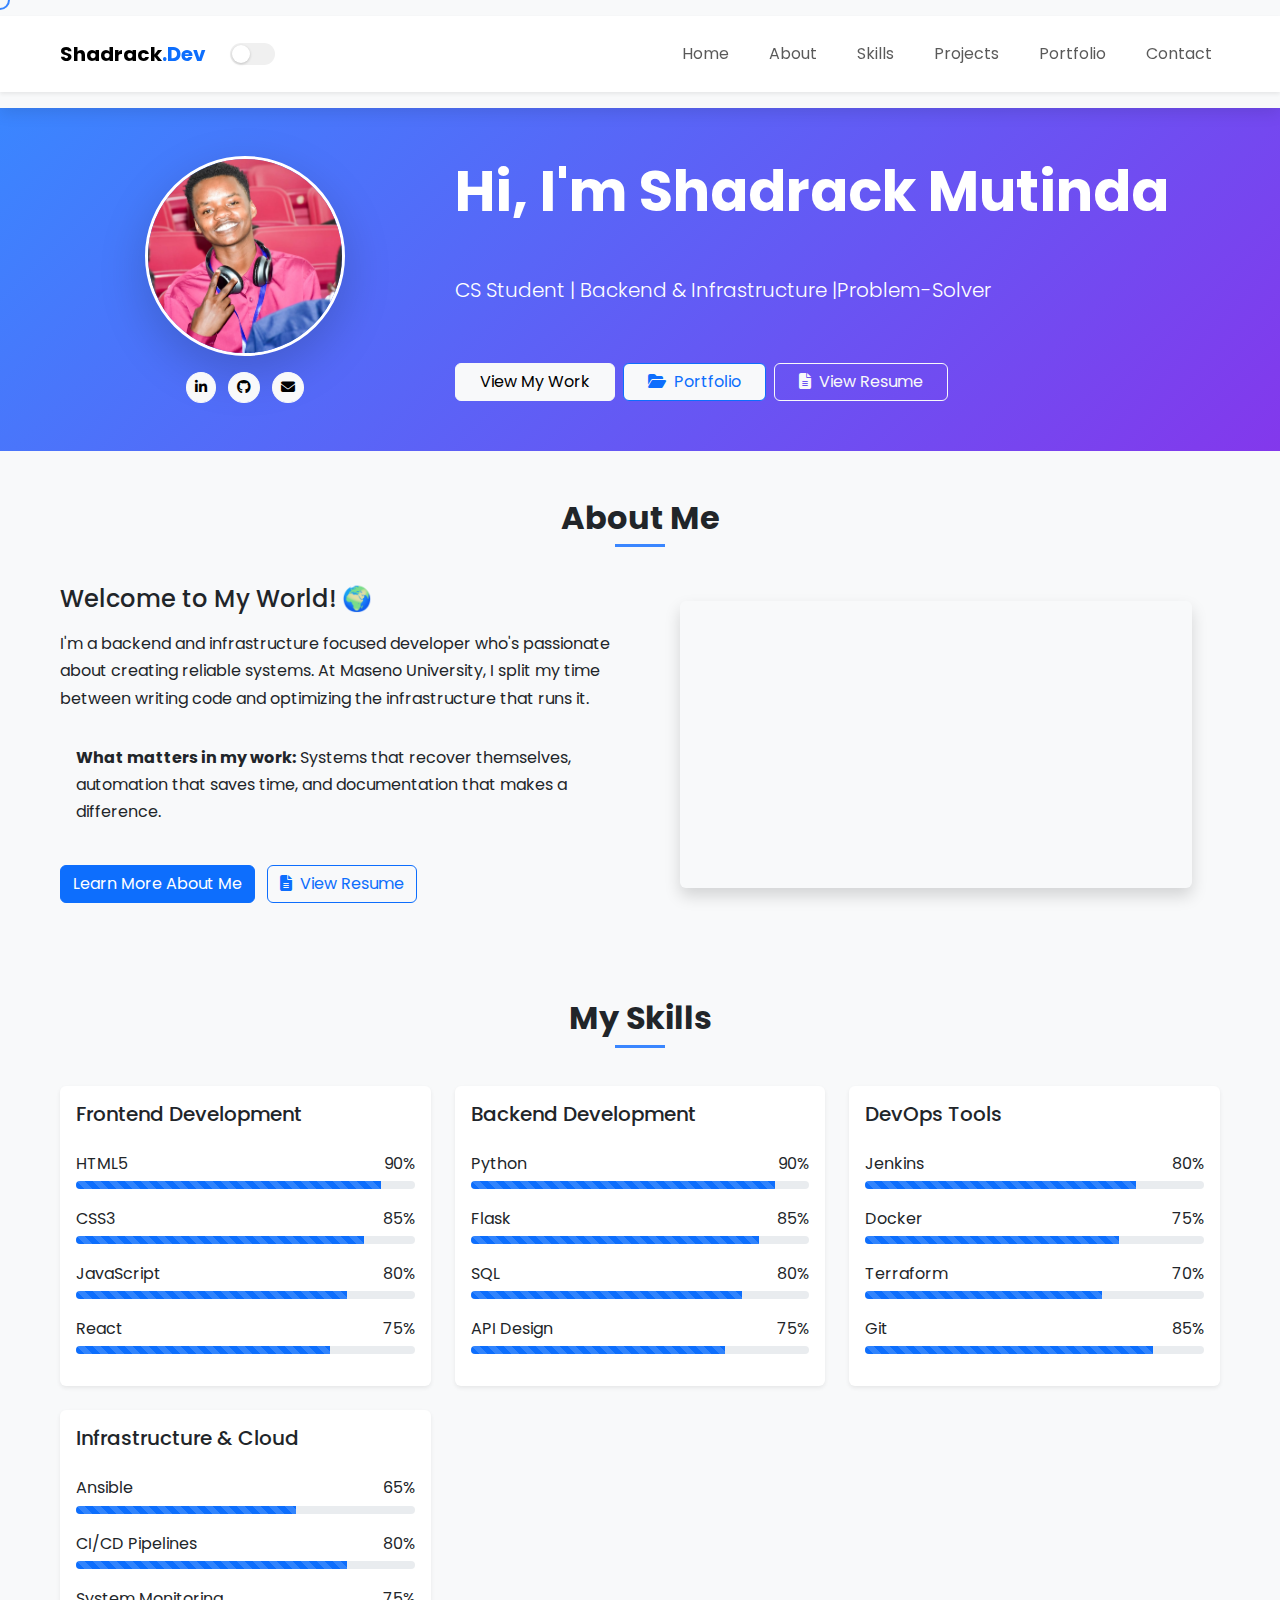
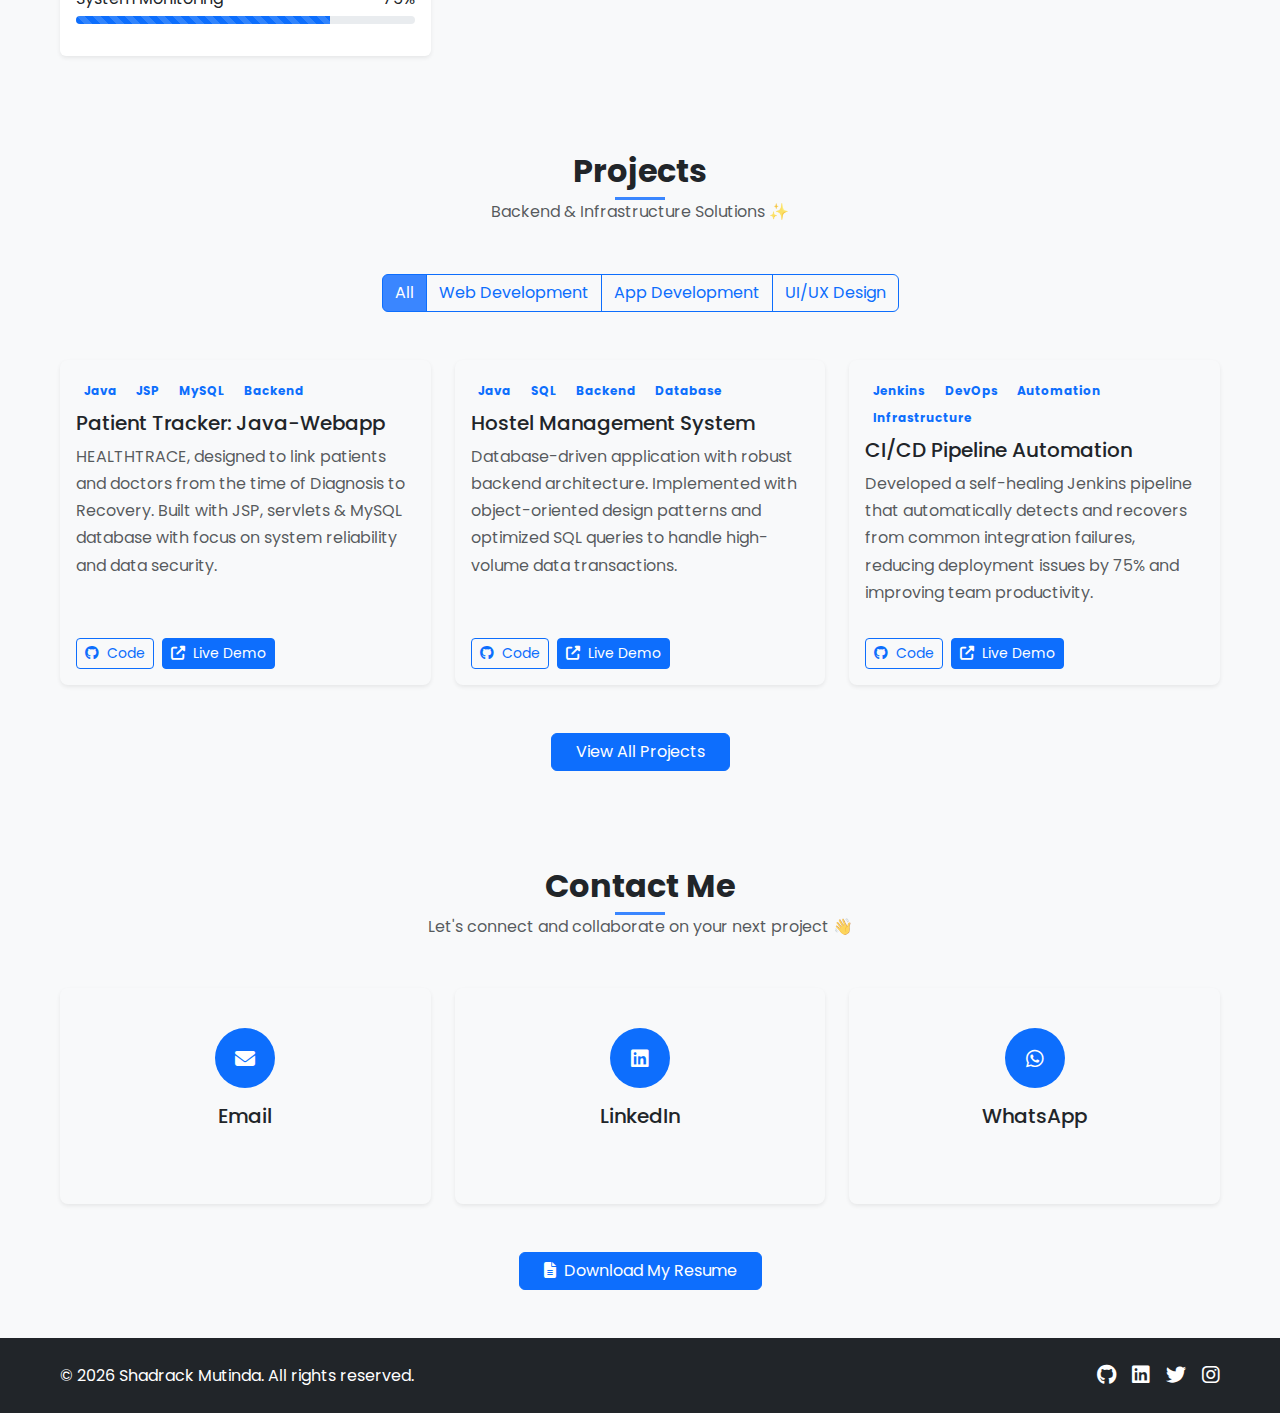
==== commit 4e113fe4: "edits" ====
--- a/index.html
+++ b/index.html
@@ -48,6 +48,9 @@
                         <p class="lead mb-4">CS Student | Backend & Infrastructure |Problem-Solver</p>
                         <div class="d-flex flex-wrap gap-2">
                             <a href="#projects" class="btn btn-light px-4">View My Work</a>
+                            <a href="pages/portfolio.html" class="btn btn-light btn-outline-primary px-4">
+                                <i class="fas fa-folder-open me-2"></i>Portfolio
+                            </a>
                             <a href="https://docs.google.com/document/d/1I3Jw7DpcsjuSYFY5VDDUag82zw78I-s2/edit?usp=sharing&ouid=114952727050584452630&rtpof=true&sd=true" target="_blank" class="btn btn-outline-light px-4">
                                 <i class="fas fa-file-alt me-2"></i>View Resume
                             </a>
